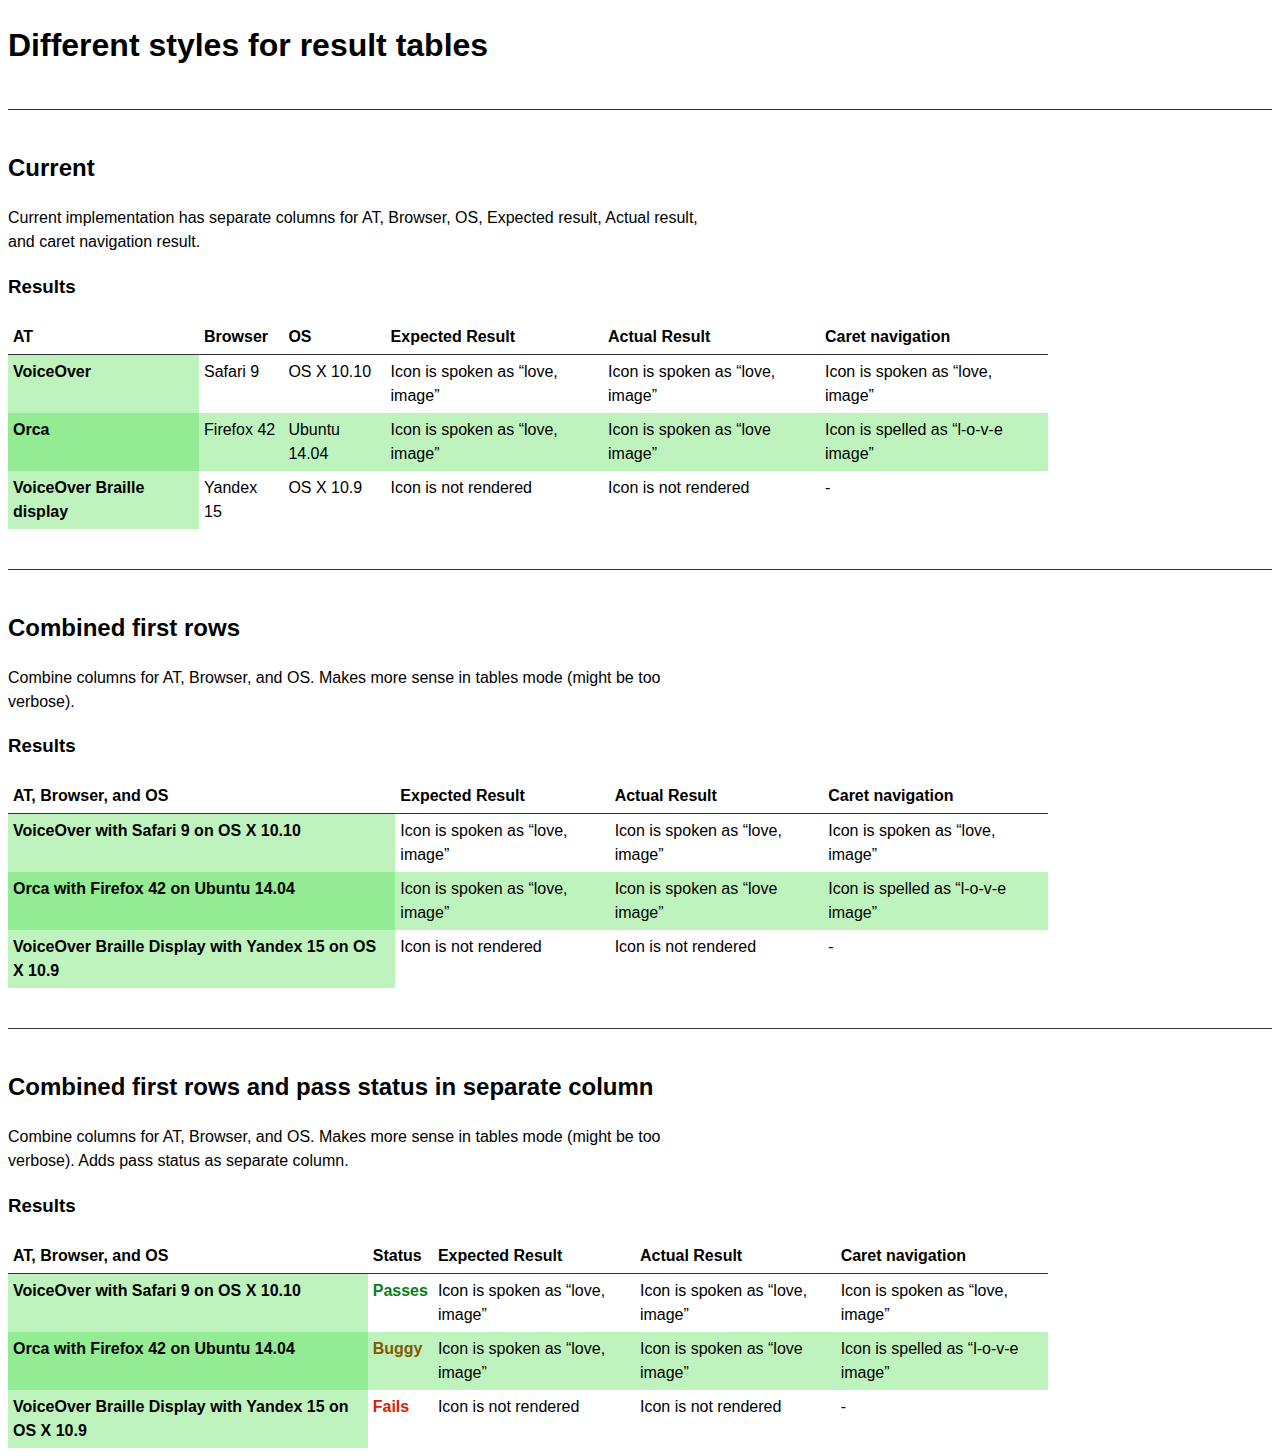
==== tests/results.html @ 332b6df7 "Add test result status column" ====
<!DOCTYPE html>
<html lang="en">
  <head>
    <meta charset="UTF-8">
    <title>Results table tests</title>
    <link rel="stylesheet" href="core.css">
  </head>
  <body>
    <main>
      <h1>Different styles for result tables</h1>
      <article>
        <h2>Current</h2>
        <p>Current implementation has separate columns for AT, Browser, OS, Expected result, Actual result, and caret navigation result.</p>

        <h3>Results</h3>
        <table>
          <thead>
            <tr>
              <th scope="col">AT</th>
              <th scope="col">Browser</th>
              <th scope="col">OS</th>
              <th scope="col">Expected Result</th>
              <th scope="col">Actual Result</th>
              <th scope="col">Caret navigation</th>
            </tr>
          </thead>
          <tbody>
            <tr>
              <th scope="row">VoiceOver</th>
              <td>Safari 9</td>
              <td>OS X 10.10</td>
              <td>Icon is spoken as “love, image”</td>
              <td>Icon is spoken as “love, image”</td>
              <td>Icon is spoken as “love, image”</td>
            </tr>
            <tr>
              <th scope="row">Orca</th>
              <td>Firefox 42</td>
              <td>Ubuntu 14.04</td>
              <td>Icon is spoken as “love, image”</td>
              <td>Icon is spoken as “love image”</td>
              <td>Icon is spelled as “l-o-v-e image”</td>
            </tr>
            <tr>
              <th scope="row">VoiceOver Braille display</th>
              <td>Yandex 15</td>
              <td>OS X 10.9</td>
              <td>Icon is not rendered</td>
              <td>Icon is not rendered</td>
              <td>-</td>
            </tr>
          </tbody>
        </table>
      </article>

      <article>
        <h2>Combined first rows</h2>
        <p>Combine columns for AT, Browser, and OS. Makes more sense in tables mode (might be too verbose).</p>

        <h3>Results</h3>
        <table>
          <thead>
            <tr>
              <th scope="col">AT, Browser, and OS</th>
              <th scope="col">Expected Result</th>
              <th scope="col">Actual Result</th>
              <th scope="col">Caret navigation</th>
            </tr>
          </thead>
          <tbody>
            <tr>
              <th scope="row">VoiceOver with Safari 9 on OS X 10.10</th>
              <td>Icon is spoken as “love, image”</td>
              <td>Icon is spoken as “love, image”</td>
              <td>Icon is spoken as “love, image”</td>
            </tr>
            <tr>
              <th scope="row">Orca with Firefox 42 on Ubuntu 14.04</th>
              <td>Icon is spoken as “love, image”</td>
              <td>Icon is spoken as “love image”</td>
              <td>Icon is spelled as “l-o-v-e image”</td>
            </tr>
            <tr>
              <th scope="row">VoiceOver Braille Display with Yandex 15 on OS X 10.9</th>
              <td>Icon is not rendered</td>
              <td>Icon is not rendered</td>
              <td>-</td>
            </tr>
          </tbody>
        </table>
      </article>

      <article>
        <h2>Combined first rows and pass status in separate column</h2>
        <p>Combine columns for AT, Browser, and OS. Makes more sense in tables mode (might be too verbose). Adds pass status as separate column.</p>

        <h3>Results</h3>
        <table>
          <thead>
            <tr>
              <th scope="col">AT, Browser, and OS</th>
              <th scope="col">Status</th>
              <th scope="col">Expected Result</th>
              <th scope="col">Actual Result</th>
              <th scope="col">Caret navigation</th>
            </tr>
          </thead>
          <tbody>
            <tr>
              <th scope="row">VoiceOver with Safari 9 on OS X 10.10</th>
              <td><span class="pass">Passes</span></td>
              <td>Icon is spoken as “love, image”</td>
              <td>Icon is spoken as “love, image”</td>
              <td>Icon is spoken as “love, image”</td>
            </tr>
            <tr>
              <th scope="row">Orca with Firefox 42 on Ubuntu 14.04</th>
              <td><span class="bug">Buggy</span></td>
              <td>Icon is spoken as “love, image”</td>
              <td>Icon is spoken as “love image”</td>
              <td>Icon is spelled as “l-o-v-e image”</td>
            </tr>
            <tr>
              <th scope="row">VoiceOver Braille Display with Yandex 15 on OS X 10.9</th>
              <td><span class="fail">Fails</span></td>
              <td>Icon is not rendered</td>
              <td>Icon is not rendered</td>
              <td>-</td>
            </tr>
          </tbody>
        </table>
      </article>
    </main>
  </body>
</html>
---- tests/core.css ----
body {
  font-family: sans-serif;
  line-height: 1.5;
}

/* NOTE: Not the prettiest code, but allows the tables to be wider */
main > :not(article),
article > :not(table) {
  max-width: 45rem;
}

/* TODO: add some tasty styles */

article:not(:first-child) {
  margin-top: 2.5em;
  padding-top: 2.5em;
  border-top: 1px solid #333;
}

h2 {
  margin-top: 0;
}

a {
  color: hsl(204, 100%, 30%);
}

a:visited {
  color: hsl(304, 100%, 30%);
}

a:focus,
a:hover {
  color: hsl(104, 100%, 30%);
}

blockquote {
  padding: 10px;
  border-left: 5px solid hsl(0, 0%, 80%);
  background: hsl(0, 0%, 92%);
}

code {
  display: inline-block;
  margin: 0;
  padding: 3px 6px;
  border: 1px solid #999;
  border-radius: 3px;
  color: hsl(229, 100%, 25%);
  font-size: inherit;
  line-height: 1;
  vertical-align: baseline;
  background: hsl(0, 0%, 90%);
}

p {
  margin: 0;
}

p:not(:first-child) {
  margin-top: 1em;
}

table {
  width: 100%;
  max-width: 65rem;
  border-collapse: collapse;
}

thead {

}

thead th {
  border-bottom: 1px solid #333;
}

tbody th {
  background: hsl(120, 69%, 85%);
}

th,
td {
  padding: 5px;
  vertical-align: top;
}

th {
  text-align: left;
}

td span {
  font-weight: 700;
}

span.pass {
  color: hsl(129, 88%, 26%);
}

span.bug {
  color: hsl(40, 100%, 26%);
}

span.fail {
  color: hsl(8, 100%, 43%);
}

/* TODO: Check contrast for colour blindness */
tr:nth-child(even) th {
  background: hsl(120, 69%, 75%);
}

tr:nth-child(even) td {
  background: hsl(120, 69%, 85%);
}

/* Test specific CSS */
.sr-only {
  position: absolute;
  clip: rect(0, 0, 0, 0);
}

[href="#github"] {
  font-size: 2em;
}

.fa-heart {
  color: hsl(2, 100%, 61%);
}
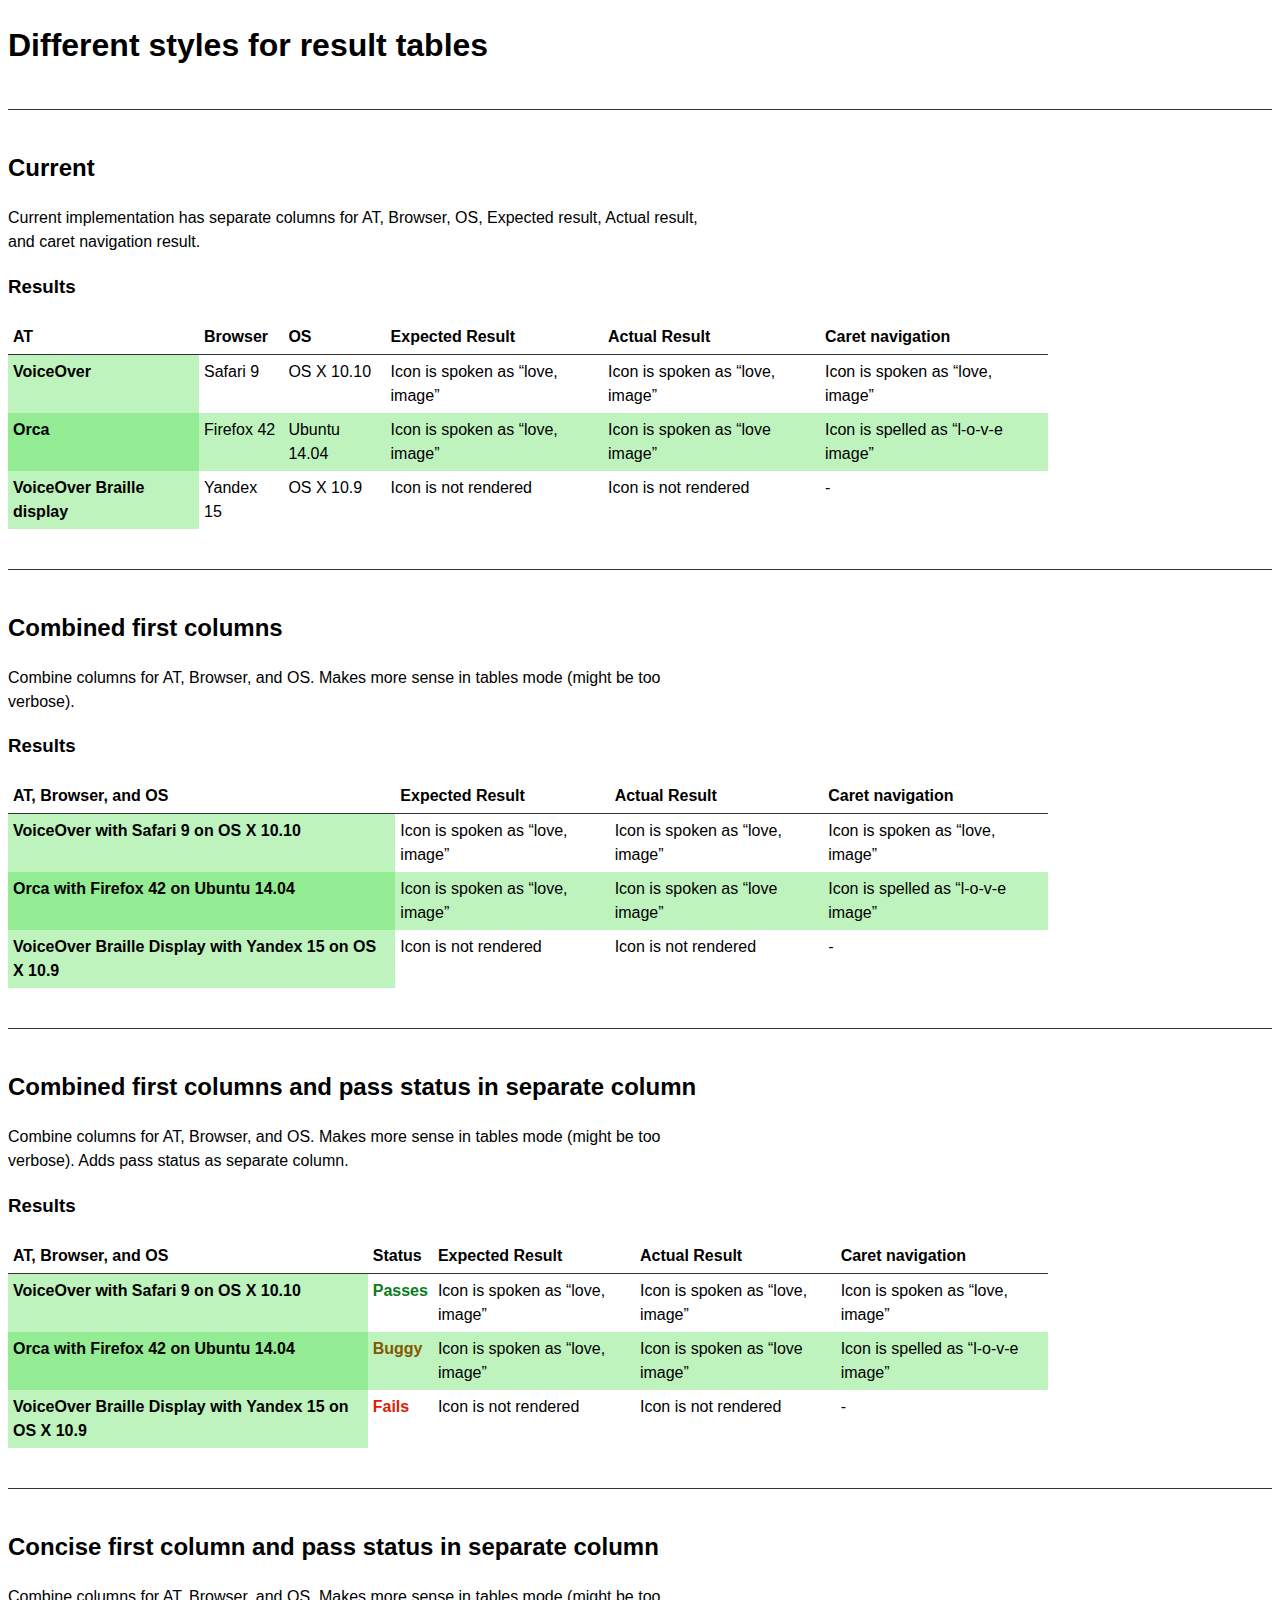
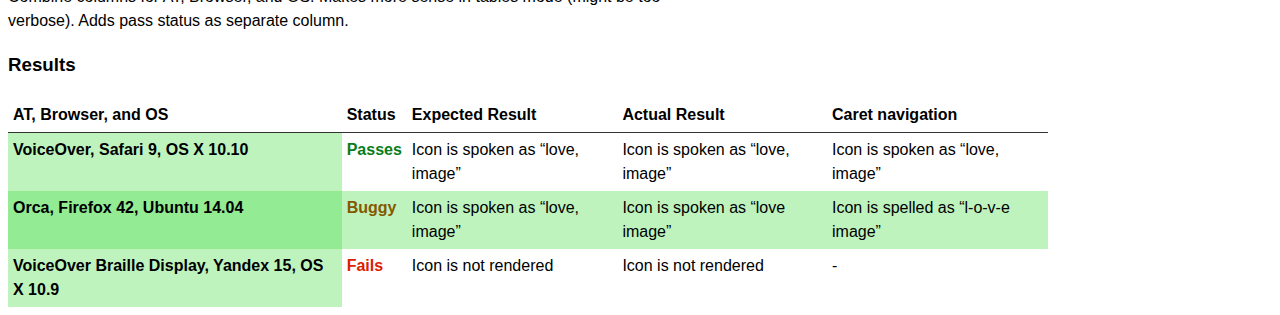
==== commit a8b2046c: "Add new example" ====
--- a/tests/results.html
+++ b/tests/results.html
@@ -54,7 +54,7 @@
       </article>
 
       <article>
-        <h2>Combined first rows</h2>
+        <h2>Combined first columns</h2>
         <p>Combine columns for AT, Browser, and OS. Makes more sense in tables mode (might be too verbose).</p>
 
         <h3>Results</h3>
@@ -91,7 +91,7 @@
       </article>
 
       <article>
-        <h2>Combined first rows and pass status in separate column</h2>
+        <h2>Combined first columns and pass status in separate column</h2>
         <p>Combine columns for AT, Browser, and OS. Makes more sense in tables mode (might be too verbose). Adds pass status as separate column.</p>
 
         <h3>Results</h3>
@@ -130,6 +130,47 @@
           </tbody>
         </table>
       </article>
+
+      <article>
+        <h2>Concise first column and pass status in separate column</h2>
+        <p>Combine columns for AT, Browser, and OS. Makes more sense in tables mode (might be too verbose). Adds pass status as separate column.</p>
+
+        <h3>Results</h3>
+        <table>
+          <thead>
+            <tr>
+              <th scope="col">AT, Browser, and OS</th>
+              <th scope="col">Status</th>
+              <th scope="col">Expected Result</th>
+              <th scope="col">Actual Result</th>
+              <th scope="col">Caret navigation</th>
+            </tr>
+          </thead>
+          <tbody>
+            <tr>
+              <th scope="row">VoiceOver, Safari 9, OS X 10.10</th>
+              <td><span class="pass">Passes</span></td>
+              <td>Icon is spoken as “love, image”</td>
+              <td>Icon is spoken as “love, image”</td>
+              <td>Icon is spoken as “love, image”</td>
+            </tr>
+            <tr>
+              <th scope="row">Orca, Firefox 42, Ubuntu 14.04</th>
+              <td><span class="bug">Buggy</span></td>
+              <td>Icon is spoken as “love, image”</td>
+              <td>Icon is spoken as “love image”</td>
+              <td>Icon is spelled as “l-o-v-e image”</td>
+            </tr>
+            <tr>
+              <th scope="row">VoiceOver Braille Display, Yandex 15, OS X 10.9</th>
+              <td><span class="fail">Fails</span></td>
+              <td>Icon is not rendered</td>
+              <td>Icon is not rendered</td>
+              <td>-</td>
+            </tr>
+          </tbody>
+        </table>
+      </article>
     </main>
   </body>
 </html>
